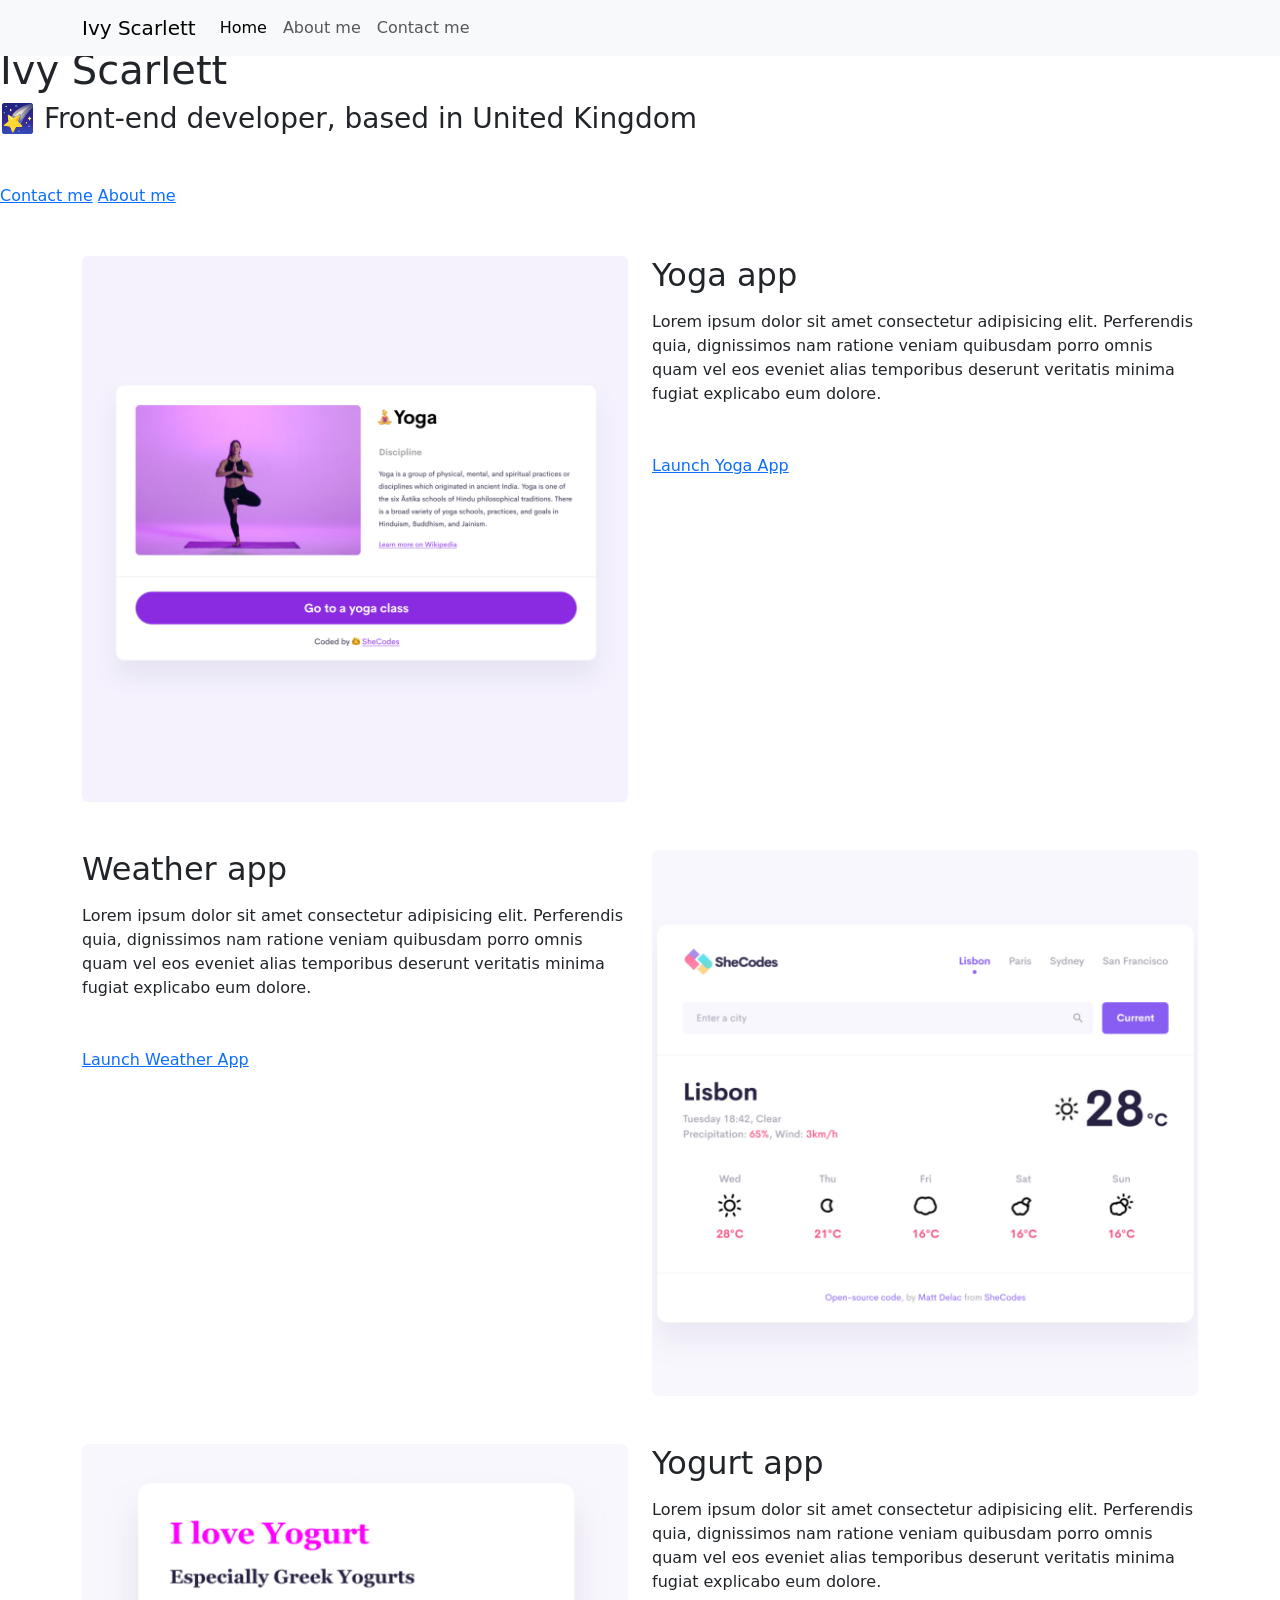
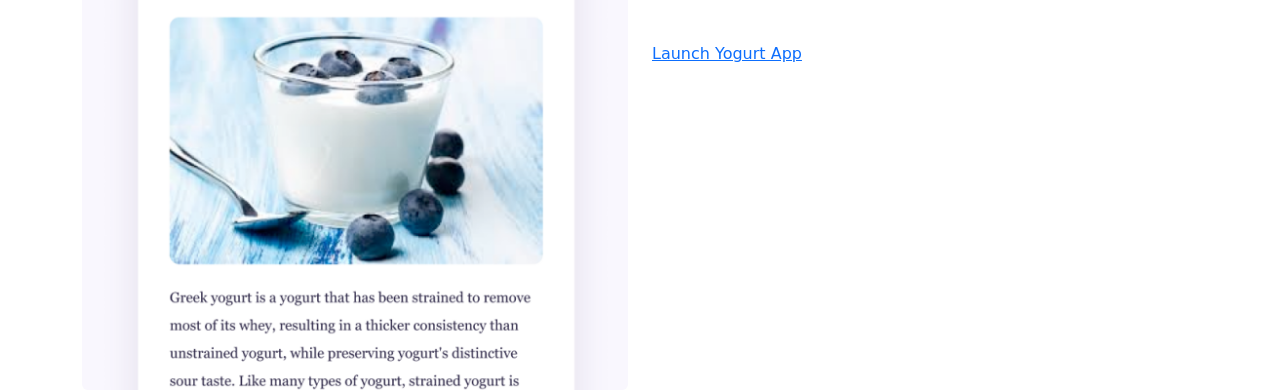
==== index.html @ f6c4a9f2 "Uploaded homework from Codesandbox.io to VS Code (GitHub) index.html about.html .gitattributes image" ====
<!DOCTYPE html>
<html lang="en">
  <head>
    <meta charset="UTF-8" />
    <meta http-equiv="X-UA-Compatible" content="IE=edge" />
    <meta name="viewport" content="width=device-width, initial-scale=1.0" />
    <title>Ivy Scarlett</title>
    <link
      href="https://cdn.jsdelivr.net/npm/bootstrap@5.3.2/dist/css/bootstrap.min.css"
      rel="stylesheet"
      integrity="sha384-T3c6CoIi6uLrA9TneNEoa7RxnatzjcDSCmG1MXxSR1GAsXEV/Dwwykc2MPK8M2HN"
      crossorigin="anonymous"
    />
    <script
      src="https://cdn.jsdelivr.net/npm/bootstrap@5.3.2/dist/js/bootstrap.bundle.min.js"
      integrity="sha384-C6RzsynM9kWDrMNeT87bh95OGNyZPhcTNXj1NW7RuBCsyN/o0jlpcV8Qyq46cDfL"
      crossorigin="anonymous"
    ></script>
    <link rel="stylesheet" href="style.css" />
  </head>
  <body>
    <!-- Navigation Bar -->
    <nav class="navbar navbar-expand-lg navbar-light bg-light fixed-top">
      <div class="container">
        <a class="navbar-brand" href="index.html">Ivy Scarlett</a>
        <button
          class="navbar-toggler"
          type="button"
          data-bs-toggle="collapse"
          data-bs-target="#navbarNav"
          aria-controls="navbarNav"
          aria-expanded="false"
          aria-label="Toggle navigation"
        >
          <span class="navbar-toggler-icon"></span>
        </button>
        <div class="collapse navbar-collapse" id="navbarNav">
          <ul class="navbar-nav">
            <li class="nav-item">
              <a class="nav-link active" aria-current="page" href="index.html"
                >Home</a
              >
            </li>
            <li class="nav-item">
              <a class="nav-link" href="about.html">About me</a>
            </li>
            <li class="nav-item">
              <a class="nav-link" href="about.html#contact">Contact me</a>
            </li>
          </ul>
        </div>
      </div>
    </nav>

    <!-- Hero Section -->
    <div class="hero">
      <h2>👋 Hi I am</h2>
      <h1>Ivy Scarlett</h1>
      <h3>🌠 Front-end developer, based in United Kingdom</h3>
      <div class="navigation-links mt-5">
        <a href="about.html#contact" class="contact-link">Contact me</a>
        <a href="about.html" class="about-link">About me</a>
      </div>
    </div>

    <!-- Main Content - RESTORED -->
    <div class="container">
      <div class="row mt-5">
        <div class="col-md-6">
          <img
            src="images/yoga.png"
            class="img-fluid rounded"
            alt="Yoga app screenshot"
          />
        </div>
        <div class="col-md-6">
          <h2 class="mb-3">Yoga app</h2>
          <p>
            Lorem ipsum dolor sit amet consectetur adipisicing elit. Perferendis
            quia, dignissimos nam ratione veniam quibusdam porro omnis quam vel
            eos eveniet alias temporibus deserunt veritatis minima fugiat
            explicabo eum dolore.
          </p>
          <div class="mt-5">
            <a href="#" class="primary-link">Launch Yoga App</a>
          </div>
        </div>
      </div>
      <div class="row mt-5">
        <div class="col-md-6">
          <h2 class="mb-3">Weather app</h2>
          <p>
            Lorem ipsum dolor sit amet consectetur adipisicing elit. Perferendis
            quia, dignissimos nam ratione veniam quibusdam porro omnis quam vel
            eos eveniet alias temporibus deserunt veritatis minima fugiat
            explicabo eum dolore.
          </p>
          <div class="mb-5 mt-5">
            <a href="#" class="primary-link">Launch Weather App</a>
          </div>
        </div>
        <div class="col-md-6">
          <img
            src="images/weather.png"
            class="img-fluid rounded"
            alt="Weather app screenshot"
          />
        </div>
      </div>
      <div class="row mt-5">
        <div class="col-md-6">
          <img
            src="images/yogurt.png"
            class="img-fluid rounded"
            alt="Yogurt app screenshot"
          />
        </div>
        <div class="col-md-6">
          <h2 class="mb-3">Yogurt app</h2>
          <p>
            Lorem ipsum dolor sit amet consectetur adipisicing elit. Perferendis
            quia, dignissimos nam ratione veniam quibusdam porro omnis quam vel
            eos eveniet alias temporibus deserunt veritatis minima fugiat
            explicabo eum dolore.
          </p>
          <div class="mt-5">
            <a href="#" class="primary-link">Launch Yogurt App</a>
          </div>
        </div>
      </div>
    </div>
  </body>
</html>
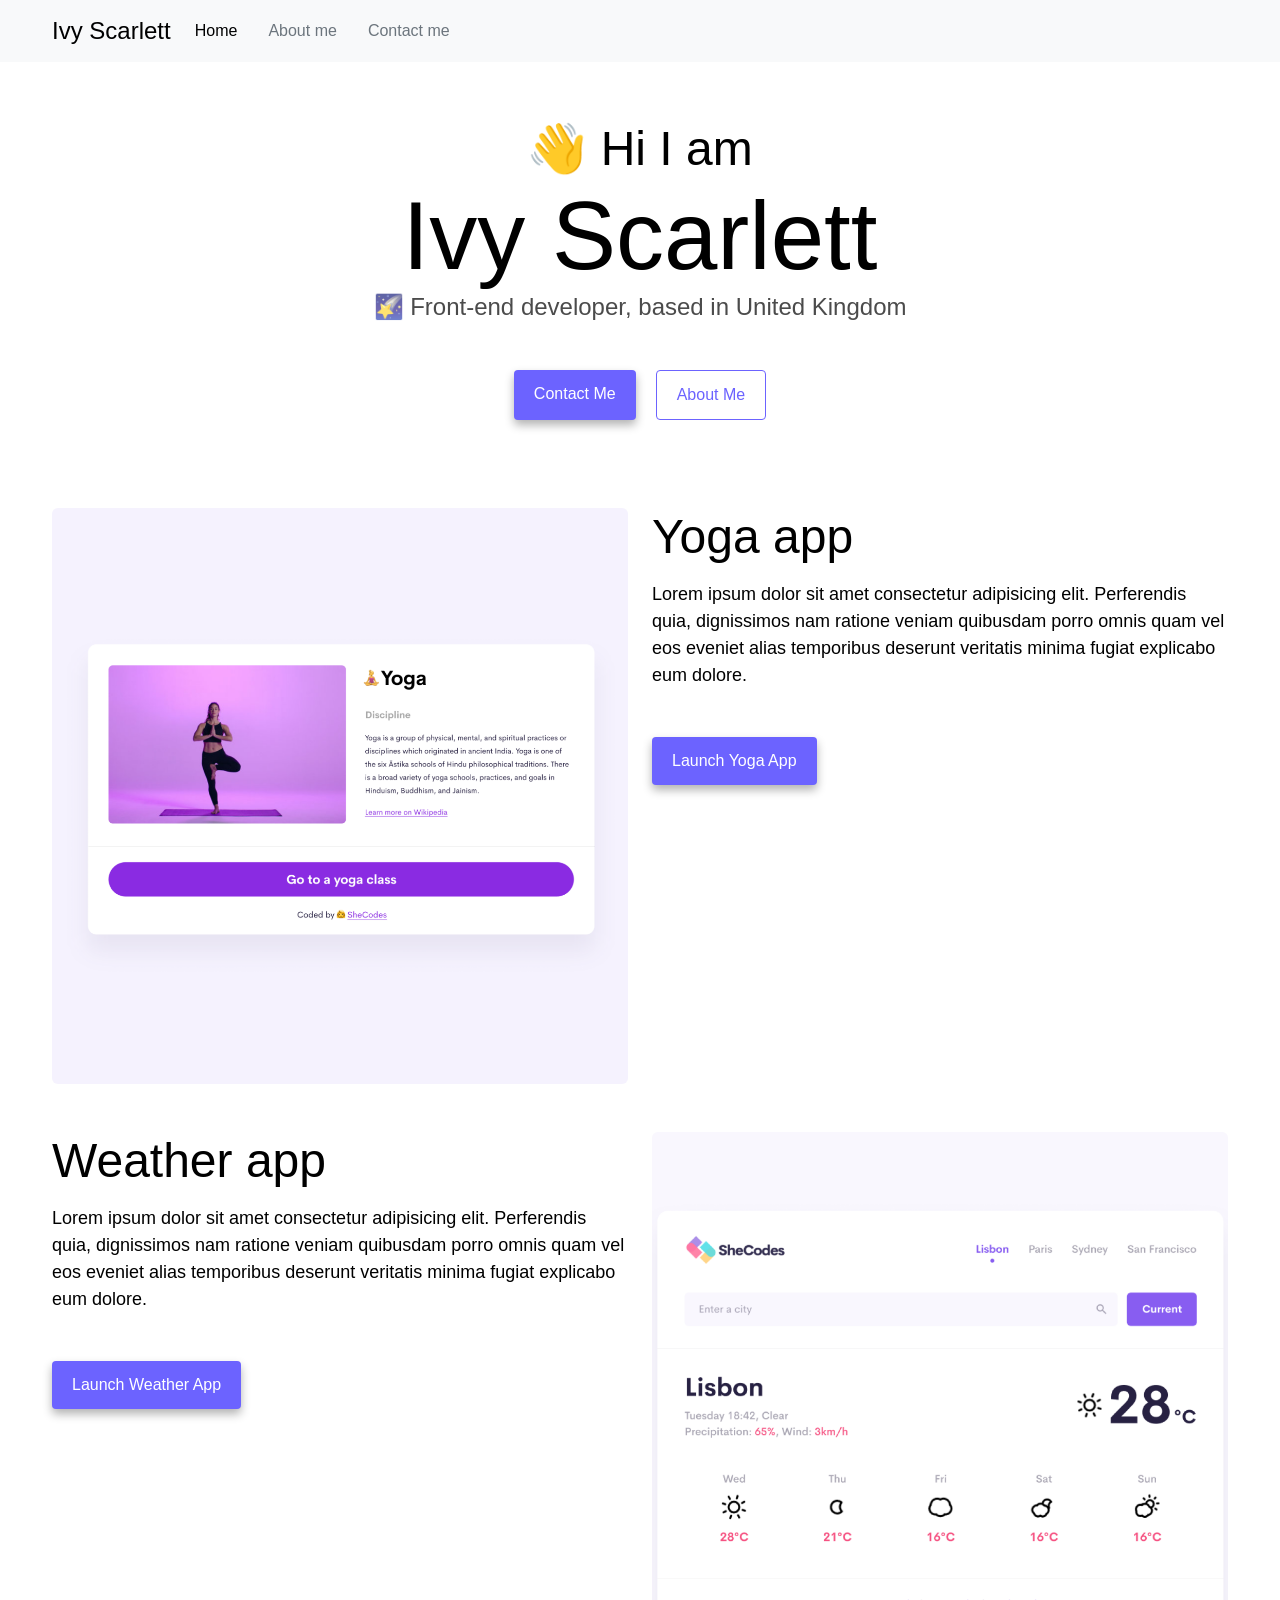
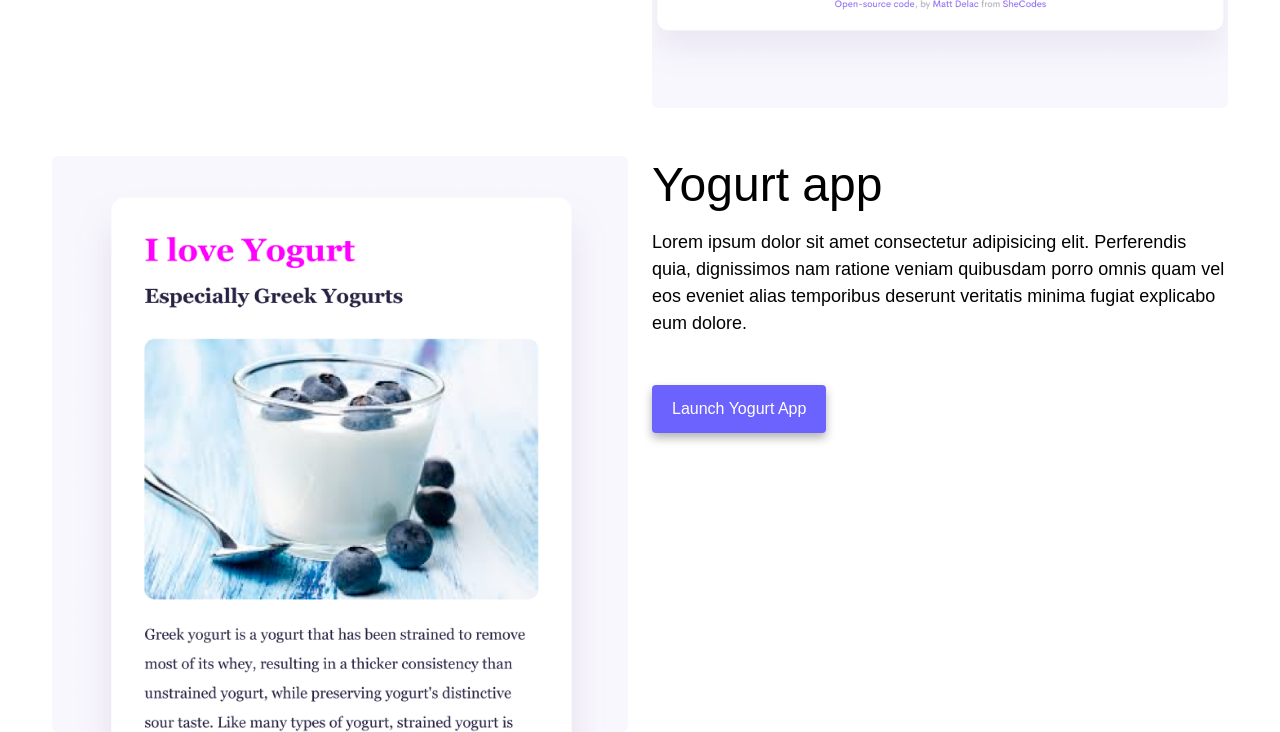
==== commit 9a23762b: "Updated <link> tag for style.css Updated in both index.html and about.html" ====
--- a/index.html
+++ b/index.html
@@ -16,7 +16,7 @@
       integrity="sha384-C6RzsynM9kWDrMNeT87bh95OGNyZPhcTNXj1NW7RuBCsyN/o0jlpcV8Qyq46cDfL"
       crossorigin="anonymous"
     ></script>
-    <link rel="stylesheet" href="style.css" />
+    <link rel="stylesheet" href="css/style.css" />
   </head>
   <body>
     <!-- Navigation Bar -->
--- a/css/style.css
+++ b/css/style.css
@@ -0,0 +1,162 @@
+:root {
+  --primary-color: #6c63ff;
+  --secondary-color: #f5f2fe;
+  --box-shadow: 0 5px 10px rgba(0, 0, 0, 0.3);
+}
+
+body {
+  margin: 0 auto;
+  font-size: 1rem;
+  line-height: 1.5;
+  color: black;
+  background-color: white;
+  font-family: "Poppins", sans-serif; /* Added for consistency */
+}
+
+/* Styles for index.html */
+.container {
+  max-width: 1200px;
+}
+
+h1,
+.about-h1 {
+  /* Targeting both homepage H1 and about page H1 */
+  font-size: 96px;
+  text-align: center;
+  margin: 0;
+}
+
+h2,
+.contact-h2 {
+  /* Targeting both homepage H2 and about page H2 */
+  font-size: 48px;
+  text-align: center;
+  margin: 0;
+}
+
+h3 {
+  font-size: 24px;
+  opacity: 0.7;
+  text-align: center;
+  margin: 0;
+}
+
+/* Keeps homepage paragraphs left-aligned */
+p {
+  font-size: 18px;
+  line-height: 1.5;
+  text-align: left;
+}
+
+.mb-3 {
+  text-align: left;
+}
+
+.navigation-links {
+  display: flex;
+  margin-top: 40px;
+  justify-content: center;
+}
+
+.navigation-links a {
+  margin: 0 10px; /* This gives 10px of space on the left and right of each button */
+  border-radius: 4px;
+  padding: 12px 20px;
+  text-decoration: none;
+  text-transform: capitalize;
+  flex-shrink: 0; /* Prevents the buttons from shrinking */
+}
+
+.contact-link {
+  background: var(--primary-color);
+  box-shadow: var(--box-shadow);
+  color: white;
+}
+
+.about-link {
+  color: var(--primary-color);
+  border: 1px solid var(--primary-color);
+}
+
+.primary-link {
+  background-color: var(--primary-color);
+  color: white;
+  text-decoration: none;
+  padding: 12px 20px;
+  border-radius: 4px;
+  display: inline-block;
+  box-shadow: var(--box-shadow);
+}
+
+.primary-link:hover,
+.contact-link:hover,
+.about-link:hover {
+  color: rgb(4, 15, 179);
+  transition: color 150ms ease-in-out;
+}
+
+.about-section {
+  padding-top: 120px; /* Increased from 60px to push the title down */
+  padding-bottom: 20px; /* Reduced to save vertical space */
+  padding-left: 20px;
+  padding-right: 20px;
+}
+
+.homepage-link {
+  color: var(--primary-color);
+  text-align: center;
+  display: block;
+}
+
+/* New class for the paragraph on the about page */
+.about-paragraph {
+  font-size: 16px;
+  text-align: center;
+  background: none; /* remove background from user's p style */
+  padding: 0; /* remove padding from user's p style */
+}
+
+.email-link {
+  display: flex;
+  justify-content: center;
+  color: var(--primary-color);
+  font-size: 28px;
+  text-decoration: none;
+}
+
+.email-link:hover {
+  text-decoration: underline;
+}
+
+.contact {
+  padding-bottom: 10px; /* Reduced from 50px */
+}
+
+/* Add these updated styles to your style.css file */
+
+.navbar-brand {
+  font-size: 1.5rem;
+}
+
+/* Style for non-active navigation links (About me, Contact me) */
+.nav-link {
+  color: #6c757d; /* A shade of grey */
+  margin-right: 15px; /* Adds a little space between links */
+}
+
+/* Style for the active navigation link (Home) */
+.nav-link.active {
+  color: black !important; /* Set text color to black */
+  font-weight: normal !important; /* Ensure text is not bold */
+}
+
+/* Optional: Change link color on hover */
+.nav-link:hover {
+  color: rgb(78, 78, 78);
+}
+
+.hero {
+  text-align: center;
+  padding-top: 120px;
+  padding-bottom: 40px;
+}
